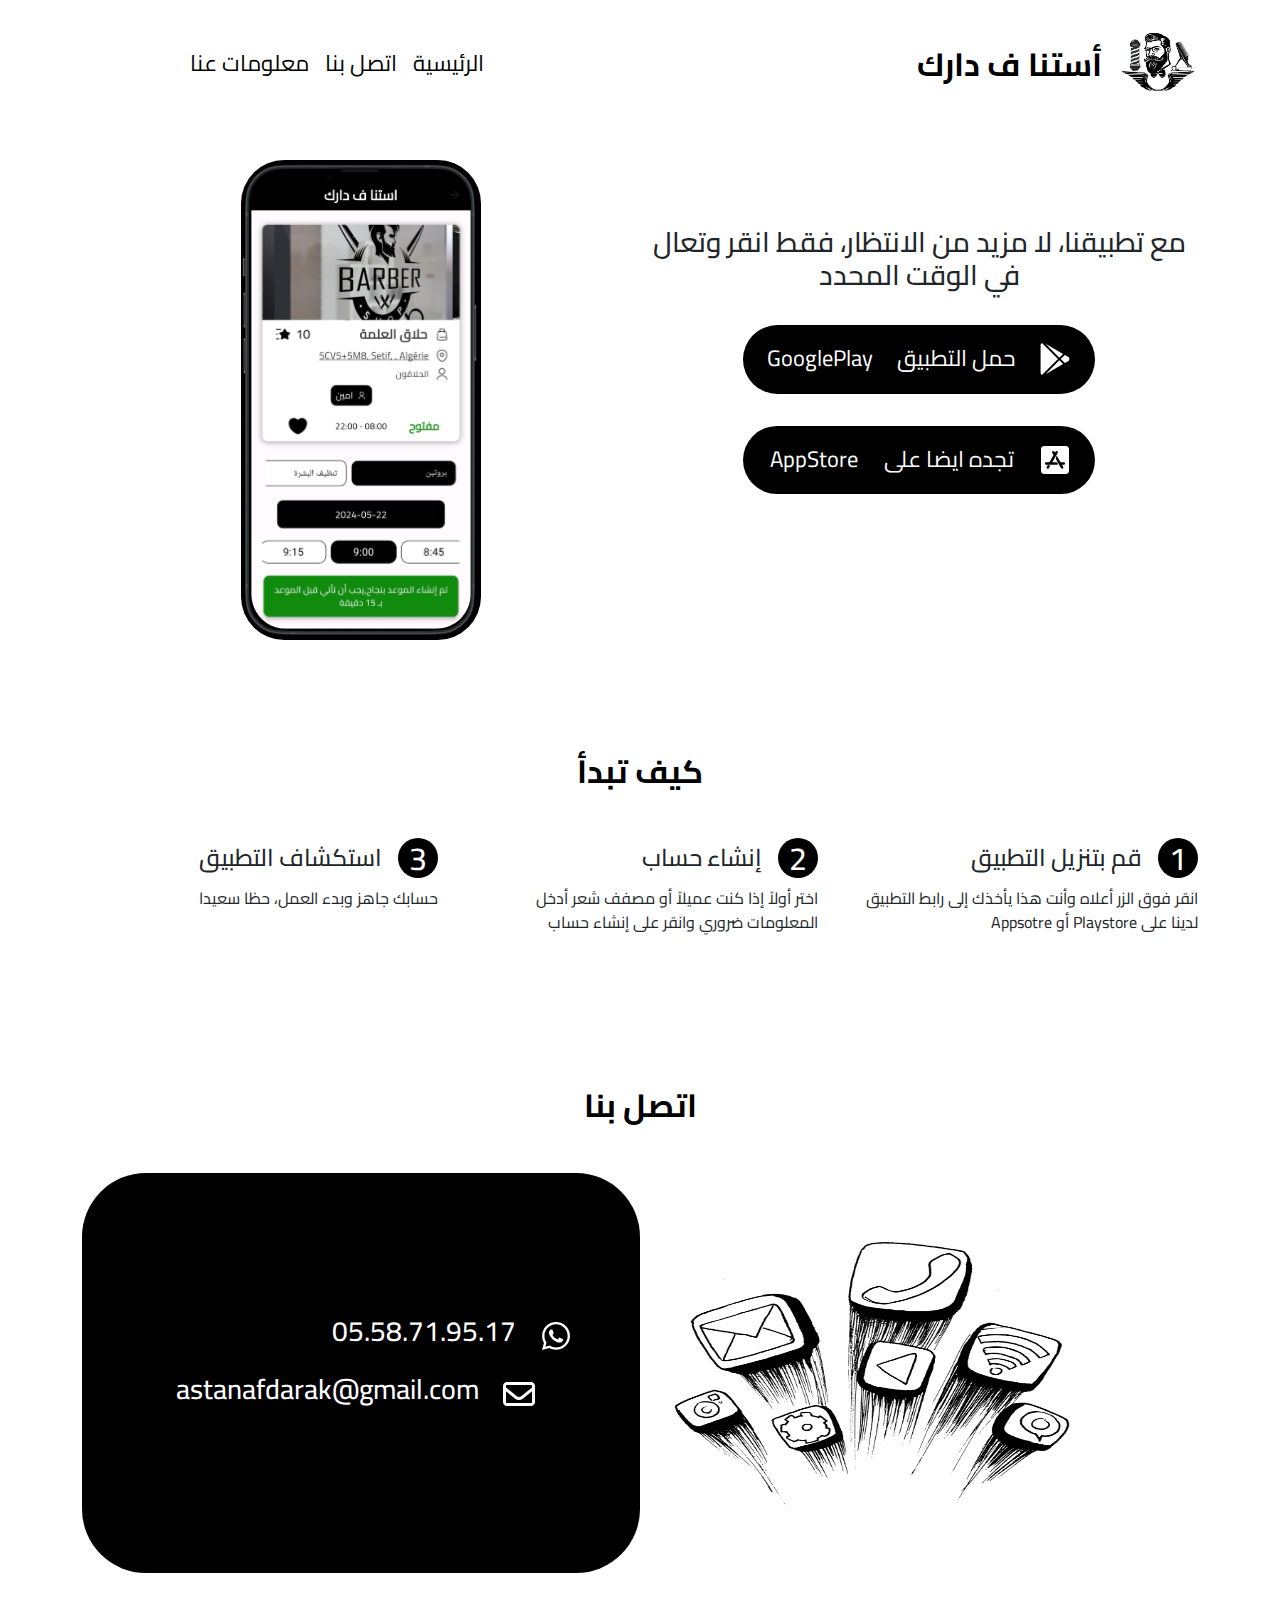
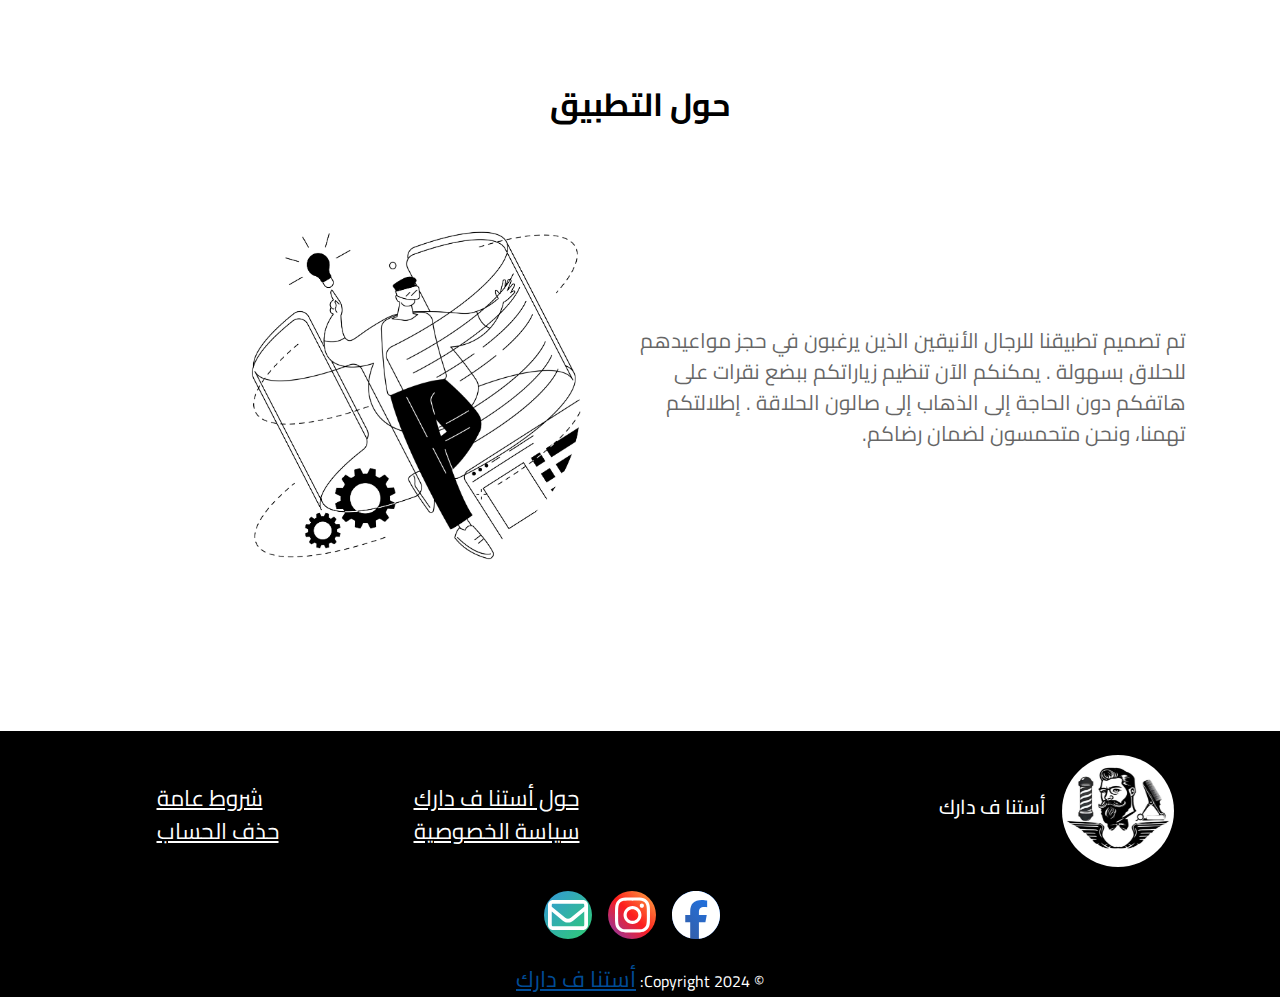
==== index.html @ 675818a4 "website for the app astana" ====
<!DOCTYPE html>
<html lang="ar" dir="rtl">
<head>
    <meta charset="UTF-8">
    <meta name="viewport" content="width=device-width, initial-scale=1.0">
    <title>أستنا ف دارك</title>

    <link rel="stylesheet" href="css/style.css">
    <link rel="stylesheet" href="css/all.min.css">
    <link rel="stylesheet" href="css/bootstrap.min.css">
    <link rel="stylesheet" href="css/bootstrap.min.css.map">
    <link rel="preconnect" href="https://fonts.googleapis.com">
<link rel="preconnect" href="https://fonts.gstatic.com" crossorigin>
<link href="https://fonts.googleapis.com/css2?family=Cairo:wght@200..1000&display=swap" rel="stylesheet">
</head>
<body>
    <nav class="navbar navbar-expand-lg navbar-light">
        <div class="container">
          <div class="logo-container d-flex justify-content-center ">
            <img src="assets/3.png" alt="">
          </div>
          <a class="col-7 col-sm-6 navbar-brand"style="display: flex;justify-content: start;" href="index.html">أستنا ف دارك</a>
          
          <button class="navbar-toggler" type="button" data-bs-toggle="collapse" data-bs-target="#navbarNav" aria-controls="navbarNav" aria-expanded="false" aria-label="Toggle navigation">
            <span class="navbar-toggler-icon"></span>
          </button>
          <div class="container collapse navbar-collapse" id="navbarNav">
            <ul class=" navbar-nav">
              <li class="nav-item">
                <a class="nav-link" aria-current="page" href="index.html">الرئيسية</a>
              </li>
              <li class="nav-item">
                <a class="nav-link" href="#contact">اتصل بنا</a>
              </li>
              <li class="nav-item">
                <a class="nav-link" href="#about-id">معلومات عنا</a>
              </li>
            </ul>
          </div>
          
        </div>
      </nav>
      <div class="container appDownload mb-5 ">
      
        <div class="col-12 col-sm-6 d-flex justify-content-center align-items-center flex-column">
          <div class="title text-center mb-4">
            <h3>
              مع تطبيقنا، لا مزيد من الانتظار، فقط انقر وتعال في الوقت المحدد
            </h3>
          </div>
          <div class="button-container">
            <div class="button d-flex justify-content-spacebetween">
              <i class="fa-brands fa-google-play fa-2x"></i>
              <p >حمل التطبيق </p>
              <p >GooglePlay</p>
           
            </div>
            <div class="button d-flex justify-content-spacebetween">
              <i class="fa-brands fa-app-store-ios fa-2x"></i>
              <p >تجده ايضا على</p>
              <p >AppStore</p>
            </div>
          </div>
            
        </div>
        <div class="phoneImage-container col-12 col-sm-6 d-flex justify-content-center">
            <img src="assets/phone2.svg" alt="">
          </div>
      </div>
      <section class="container how-to-start">
        <h3 class="title2 text-center mb-5 w-100">كيف تبدأ</h3>
        <div class="row instructions-container">
          <div class="col-12 col-sm-4 mb-4">
            <div class="instructions">
              <div class="instructions-part-1">
                <h4 class="numbers text-center ms-3">1</h4>
                <h4>قم بتنزيل التطبيق</h4>
              </div>
              <p>انقر فوق الزر أعلاه وأنت
                هذا يأخذك إلى رابط التطبيق لدينا
                على Playstore أو Appsotre
              </p>
            </div>
          </div>
      
          <div class="col-12 col-sm-4 mb-4">
            <div class="instructions">
              <div class="instructions-part-1">
                <h4 class="numbers text-center ms-3">2</h4>
                <h4>إنشاء حساب</h4>
              </div>
              <p>اختر أولاً إذا كنت عميلاً
                أو مصفف شعر أدخل المعلومات
                ضروري وانقر على إنشاء حساب
              </p>
            </div>
          </div>
      
          <div class="col-12 col-sm-4 mb-4">
            <div class="instructions">
              <div class="instructions-part-1">
                <h4 class="numbers text-center ms-3">3</h4>
                <h4>استكشاف التطبيق</h4>
              </div>
              <p>حسابك جاهز وبدء العمل،
                حظا سعيدا
              </p>
            </div>
          </div>
        </div>
      </section>
      
    <section class="contact-us mb-5" id="contact">
        <h3 class="title text-center">اتصل بنا</h3>
        <div class="container d-flex justify-content-center flex-direction-column flex-sm-direction-row">
          <div class="contact-img col-12 col-sm-6">
            <img src="assets/contact.jpg" alt="">              
          </div>
          <div class="contact-container col-12 col-sm-6 d-flex flex-column justify-content-center">
              <div class="row col-9 d-flex flex-row align-items-center ms-sm-3">
                <i class="fa-brands fa-whatsapp"></i>
                <div class="col-9 col-sm-3">
                  <h3>05.58.71.95.17</h3>
                </div>
              </div>
              <div class="row col-12 col-sm-8 d-flex flex-row align-items-center">
                <i class="fa-regular fa-envelope"></i>
                <div class="col-9 col-sm-3">
                  <h3>astanafdarak@gmail.com</h3>
                </div>
              </div>
          </div>
        </div>
    </section>

      <section class="container about mb-5" id="about-id">
        <h3 class="title text-center mb-5">
          حول التطبيق
        </h3>
        <div class="container d-flex ">
      
          <div class="about-p col-12 col-sm-6">
            <p>تم تصميم تطبيقنا للرجال الأنيقين الذين يرغبون في حجز مواعيدهم للحلاق بسهولة
              . يمكنكم الآن تنظيم زياراتكم ببضع نقرات على هاتفكم دون الحاجة إلى الذهاب إلى صالون الحلاقة
              . إطلالتكم تهمنا، ونحن متحمسون لضمان رضاكم.</p>
          </div>
          <div class="col-12 col-sm-6">
            <img src="assets/about.jpg" alt="">
          </div>
        </div>
      </section>


      <section class="">
        <!-- Footer -->
        <footer class="text-center text-md-start">
          <!-- Grid container -->
          <div class="container p-4">
            <!--Grid row-->
           
            <div class="row">
              <div class="col-lg-6 col-md-12 mb-4 mb-md-0">
                <div class="container d-flex flex-row align-items-center mb-4 justify-content-start">
                  <img class="image ms-3" src="assets/3.png" alt="">
                  <h5 class="text-uppercase ms-3">أستنا ف دارك</h5>
                </div>
              </div>
              <div class="list-container col-lg-3 col-md-6 mb-4 mb-md-0">
            
      
                <ul class="list">
                  <li>
                    
                    <a href="#about-id" >حول أستنا ف دارك</a>
                  </li>
                  <li>
                   
                    <a href="about.html" >سياسة الخصوصية</a>
                  </li>
                
                  </li>
                </ul>
              </div>
              <div class="list-container col-lg-3 col-md-6 mb-4 mb-md-0">
            
      
                <ul class="list">
                
                  <li>
                    <a href="generalConditions.html" >شروط عامة</a>
                  </li>
                  <li>
                    <a href="deleteAccount.html" >حذف الحساب</a>
                  </li>
                </ul>
              </div>
              <!--Grid column-->
             
            </div>
            <div class="icons container d-flex justify-content-center">
              <div class="facebook-container me-3">
                <i class="facebook-icon fa-brands fa-facebook "></i>
              </div>
              <div class="instagram-container me-3">
                <i class="instagram-icon fa-brands fa-instagram "></i>        </div>
              <div class="email-container me-3">
                <i class="email-icon fa-regular fa-envelope "></i>        </div>
            </div>
            <!--Grid row-->
          </div>
          <!-- Grid container -->
      
          <!-- Copyright -->
          <div class="text-center">
            © 2024 Copyright:
            <a class="text-body">أستنا ف دارك</a>
          </div>
          <!-- Copyright -->
        </footer>
        <!-- Footer -->
      </section>





    <script src="js/all.min.js"></script>
    <script src="js/bootstrap.bundle.min.js"></script>
    <script src="js/bootstrap.bundle.min.js.map"></script>
</body>
</html>
---- css/style.css ----
:root {
    --mainColor : #000
}
*{
  font-family: 'cairo', sans-serif;
}
body {
  background-color: white;
}
.navbar .container .navbar-brand{
    color: var(--mainColor);
    font-size: 2rem;
    font-weight: 700;
}
#navbarNav {
  margin-left: 3rem;
}
.navbar-nav li a {
    color: black; /* Default link color */
    position: relative; /* Needed for pseudo-element positioning */
    text-decoration: none;
    font-size: 1.4rem; /* Remove underline */
  }
  .navbar-nav li a:hover {
    color: var(--mainColor);
  
  }
  /* Navbar link underline pseudo-element */
  .navbar-nav li a::after {
    content: ''; /* Required for pseudo-element */
    position: absolute; /* Position relative to the link */
    bottom: 0; /* Align to the bottom of the link */
    left: 0; /* Align to the left edge of the link */
    width: 0; /* Initially, no width */
    height: 2px; /* Height of the underline */
    background-color: var(--mainColor); /* Color of the underline */
    transition: width 0.3s ease; /* Animate the width change */
  }
  .appDownload {
    display: flex;
    justify-content: center;
    flex-direction: row;
  }
  
  a{
    text-decoration: none;
  }
  /* Navbar link hover styles */
  .navbar-nav li a:hover::after {
    width: 100%; /* Expand the width to 100% on hover */
  }
  .logo-container img {
    width: 5rem;
    height: 5rem;
    margin-top: 1rem;
  }
  .button-container {
    display: 
    flex;
    flex-direction: column;
  }
  .button-container .button i {
    color:white;
  }
  .phoneImage-container {
    margin-top: 3rem;
  }
  .phoneImage-container img{
    height: 30rem;
    border-radius: 2rem;
  }
  .button-container .button{
    cursor: pointer;
    -webkit-transition-duration: 0.4s; /* Safari */
    transition-duration: 0.4s;
    display: flex;
    justify-content: space-evenly;
    background-color: var(--mainColor);
    border-radius: 3rem;
    width: 22rem;
    height: 4.3rem;
    align-items: center;
    margin-bottom: 2rem;
  }
  .button-container .button:hover {
    box-shadow: 0 12px 16px 0 rgba(0,0,0,0.24),0 17px 50px 0 rgba(0,0,0,0.19);

  }
  .button-container .button  p , a{
  color: white;
    font-size: 1.4rem;
    margin-top: 1rem;
}
.button-container .button  svg {
  color: white;
}
.title2 {
  color: var(--mainColor);
  font-size: 2rem;
  font-weight: 700;

}
.instructions-container {
  display: flex;
  justify-content: center;

}
.instructions {
  display: flex;
  justify-content: start;
  flex-direction: column;

}
.instructions .instructions-part-1 {
  display: flex;
  align-items: center;
}
.instructions .numbers {
  display: flex;
  justify-content: center;
  align-items: center;
  text-emphasis: center;
  width: 2.5rem;
  height: 2.5rem;
  font-size: 2rem;
  background-color: var(--mainColor);
  border-radius: 50%;
  color: white;
}

/*here starts the Service clientèle design*/
.contact-container  { 
  background-color: black;
  border-radius: 4rem;
  display: flex;
  justify-content: center;
  align-content: center;
  align-items: center;
}
.contact-us .title{
  color: var(--mainColor);
  font-size: 2rem;
  font-weight: 700;
  margin-bottom: 3rem;
}
.contact-us .row svg {
  width: 2rem;
  height: 2rem;
}
.contact-us .contact-container .row{
  color: white;
  border-radius: 3rem;
  margin-bottom: 1rem;
}

.contact-us .contact-img img {
  width: 40rem;
  height: 25rem;
}

section {
  margin-top: 7rem;
}






.about {
  display: flex;
  flex-direction: column;
}
.about .title {
  color: var(--mainColor);
  font-size: 2rem;
  font-weight: 700;
}
.about img {
  width: 28rem;
  height: 28rem;
}
.about .about-p {
  display: flex;
  justify-content: center;
  align-items: center;
  font-size: 1.3rem;
  color: black;
  opacity: 0.6;
}
footer {
  background-color: var(--mainColor);
  color: white;
}
footer img{
  height: 7rem;
  width: 7rem;
  border-radius: 50%;
}
footer li a{
  color: white;
}
footer  ul {
  list-style-type :none;
}
footer  ul a  {
text-decoration: underline;
color: white;
}
footer .list-container {
  display: flex;
  justify-content: center;
  align-items: center;

}
footer .facebook-icon {

  font-size: 3rem;
  border-radius: 50%;
  background: linear-gradient(45deg, #3b5998, #1877f2);
}
footer .instagram-icon{
  font-size: 2.5rem;
}
footer .facebook-container {
  display: flex;
  align-items: center;
  justify-content: center;
  width: 3rem;
  height: 3rem;
  background: linear-gradient(45deg, #3b5998, #1877f2);
  border-radius: 50%;
}
footer .email-icon {
  font-size: 2.5rem;
}
footer .instagram-container {
  display: flex;
  align-items: center;
  justify-content: center;
  width: 3rem;
  height: 3rem;
  background: linear-gradient(45deg, #833ab4, #fd1d1d, #fcb045);
  
border-radius: 50%;
}
footer .email-container {
  display: flex;
  align-items: center;
  justify-content: center;
  width: 3rem;
  height: 3rem;
  border-radius: 50%;
  background: linear-gradient(135deg, #3498db, #2ecc71);
}
footer .text-body {
  color: rgb(1, 76, 151) !important;
}



.condition-title {
  margin-bottom: 20px;
  font-size: 24px;
  font-weight: bold; /* جعل العنوان أكثر وضوحاً */
  color: #333; /* إضافة لون للعنوان */
}
.condition-list {
  list-style-type: decimal; /* إضافة أرقام لعناصر القائمة */
  padding: 0;
  font-size: 18px;
  line-height: 1.6;
}
.condition-list li {
  margin-bottom: 10px;
  padding-left: 20px; /* إضافة مساحة بين النقاط */
  border-bottom: 1px solid #ccc; /* إضافة خط أسفل كل نقطة */
}
.condition-list li:last-child {
  border-bottom: none; /* إزالة الخط الأسفل من النقطة الأخيرة */
}



@media(max-width:768px) {
  .appDownload {
  
    flex-direction: column;
  }
  .instructions-container {
    display: flex;
    justify-content: center;
    flex-direction: column;
  }
  .contact-us .container {
    flex-direction: column;
  }
  .contact-us .contact-img img {
    height: 25rem;
    width:22rem;
  }
  .contact-us .contact-container .row h3{
    font-size: 1.3rem;
  }
  .about .container {
    display: flex;
    justify-content: center;
    flex-direction: column;
  }
  .about img {
    width: 20rem;
    height: 22rem;
  }
  .contact-container{
    padding-top: 1rem;
  padding-bottom: 1rem;
  padding-right: 0.6rem;
  }
  .navbar .container .navbar-brand{
    font-size: 1.6rem;
    font-weight: 700;
    margin: 0;
}
footer img {
  height: 5rem;
  width: 5rem;
}
}
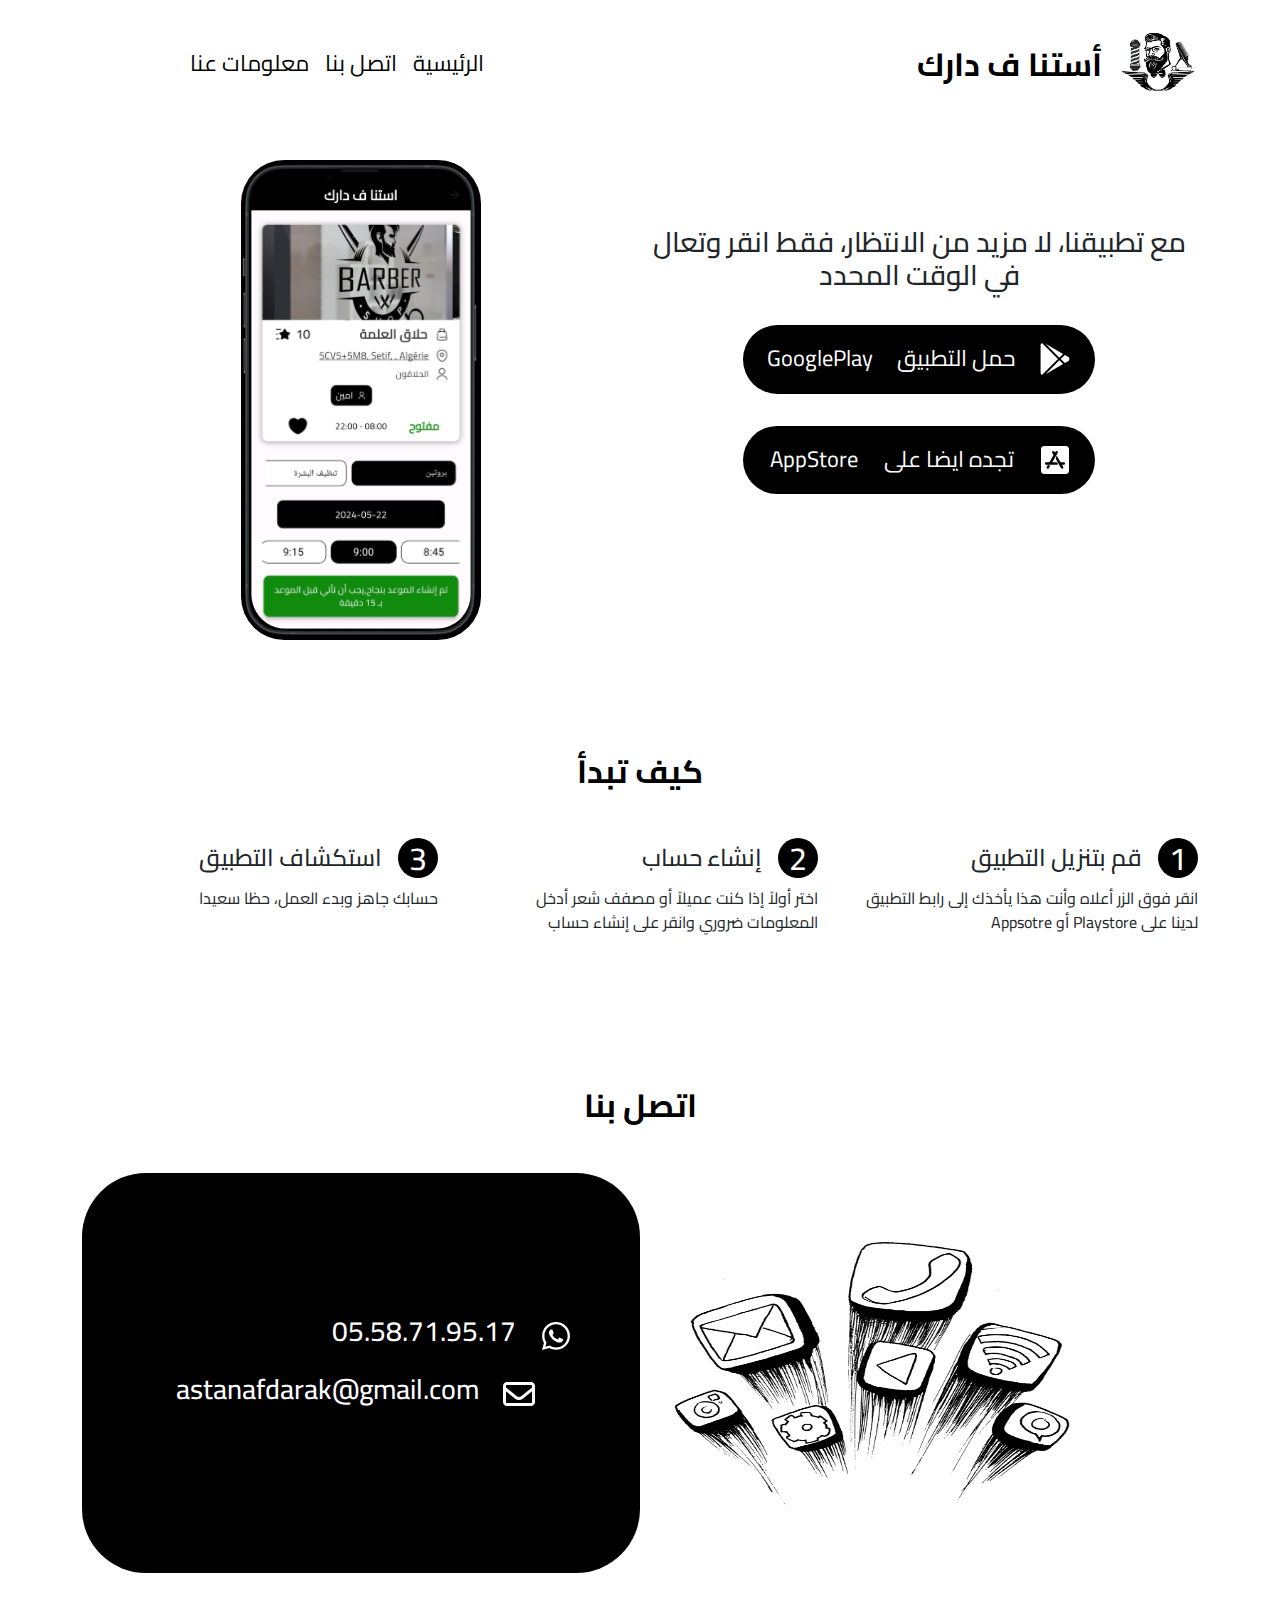
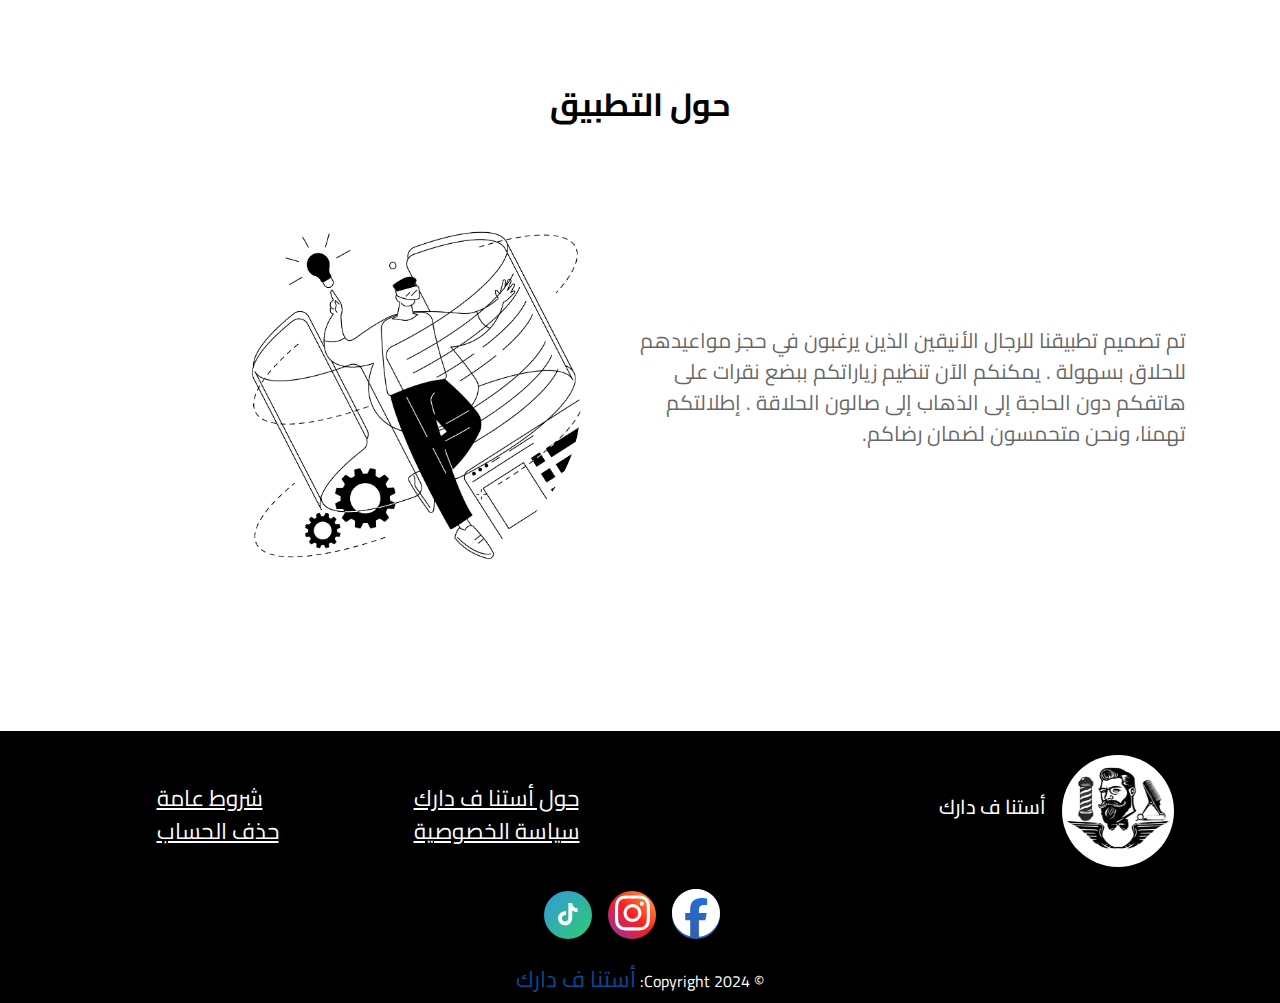
==== commit c3d6a8ec: "astana f darak website" ====
--- a/index.html
+++ b/index.html
@@ -199,12 +199,15 @@
             </div>
             <div class="icons container d-flex justify-content-center">
               <div class="facebook-container me-3">
-                <i class="facebook-icon fa-brands fa-facebook "></i>
+                <a href="https://www.facebook.com/profile.php?id=61560864033672&mibextid=ZbWKwL"><i class="facebook-icon fa-brands fa-facebook "></i></a>
+                
               </div>
               <div class="instagram-container me-3">
-                <i class="instagram-icon fa-brands fa-instagram "></i>        </div>
+                <a href="https://www.instagram.com/astanafdarak?igsh=ZGUzMzM3NWJiOQ=="> <i class="instagram-icon fa-brands fa-instagram "></i> </a>
+                      </div>
               <div class="email-container me-3">
-                <i class="email-icon fa-regular fa-envelope "></i>        </div>
+                <a href="https://www.tiktok.com/@astana.fdarak?_t=8n8YIhfWMnW&_r=1"><i class="fa-brands fa-tiktok"></i>  </a>
+                     </div>
             </div>
             <!--Grid row-->
           </div>
--- a/css/style.css
+++ b/css/style.css
@@ -280,8 +280,14 @@
 .condition-list li:last-child {
   border-bottom: none; /* إزالة الخط الأسفل من النقطة الأخيرة */
 }
-
-
+footer { 
+  height: 17rem;
+}
+footer a {
+  color: white;
+  text-decoration: none;
+  margin: 0;
+}
 
 @media(max-width:768px) {
   .appDownload {
@@ -326,4 +332,7 @@
   height: 5rem;
   width: 5rem;
 }
+footer { 
+  height: 30rem;
+}
 }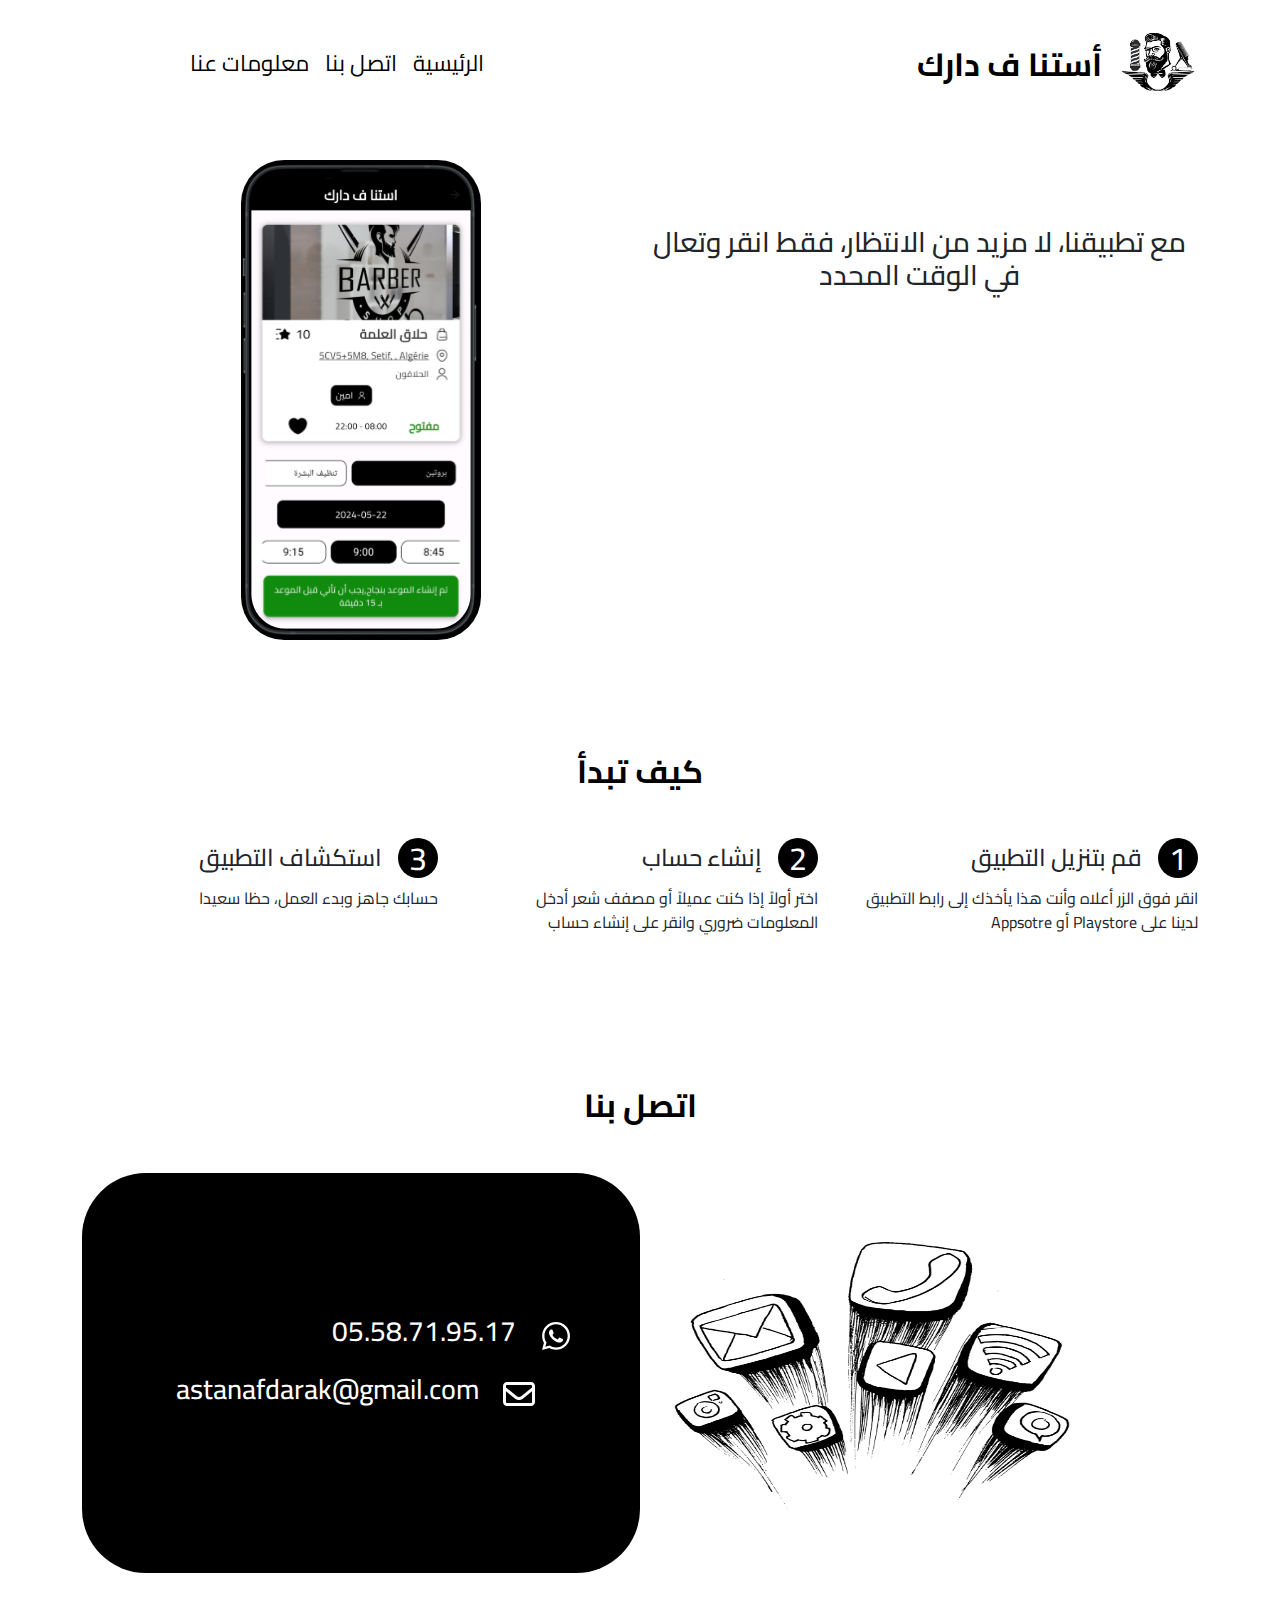
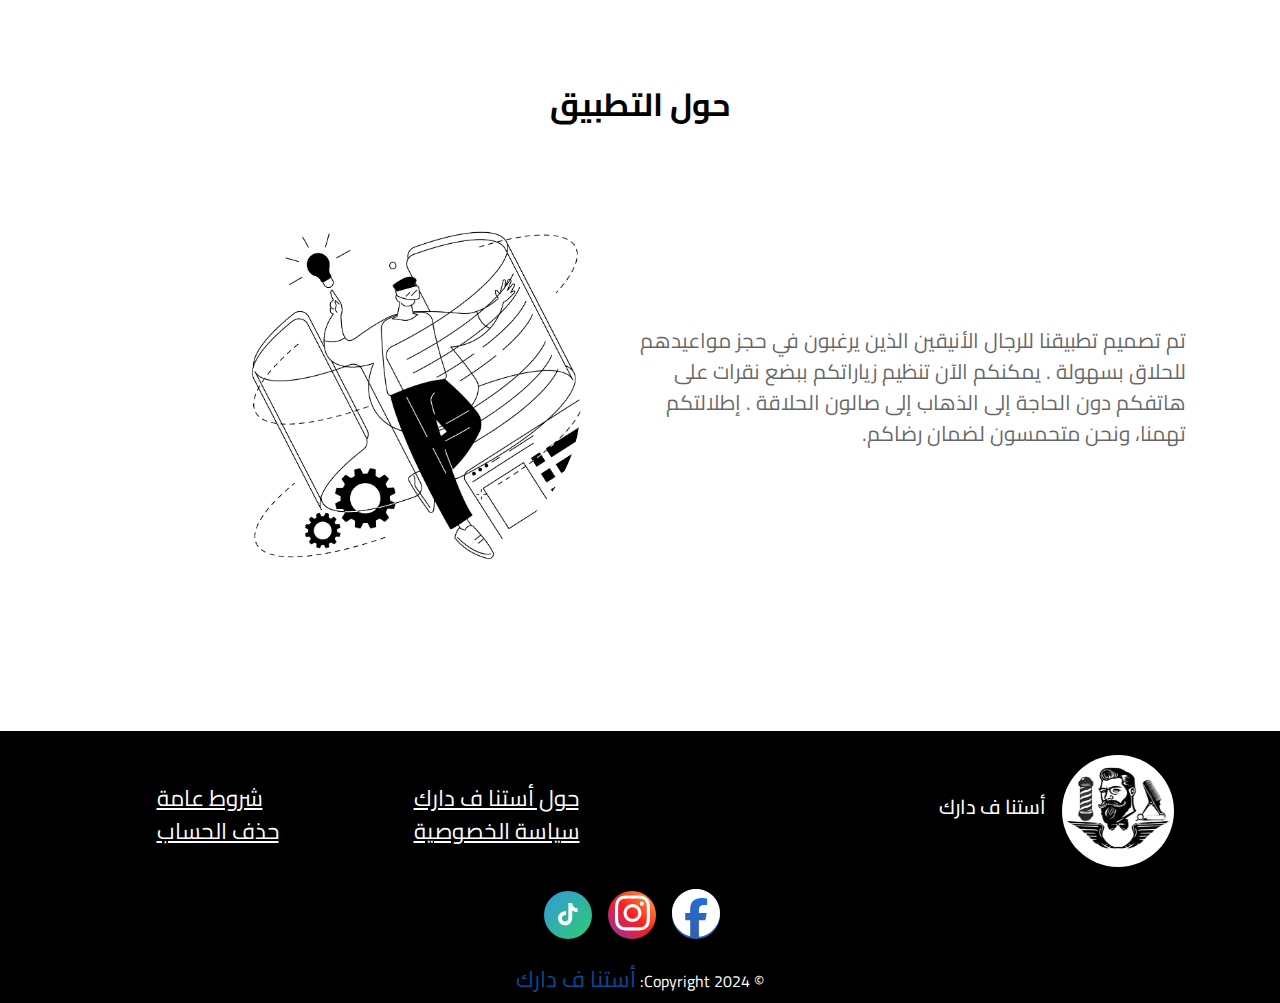
==== commit a9a8309a: "animation add into index" ====
--- a/index.html
+++ b/index.html
@@ -12,6 +12,55 @@
     <link rel="preconnect" href="https://fonts.googleapis.com">
 <link rel="preconnect" href="https://fonts.gstatic.com" crossorigin>
 <link href="https://fonts.googleapis.com/css2?family=Cairo:wght@200..1000&display=swap" rel="stylesheet">
+<style>
+  @keyframes slideInLeft {
+      0% {
+          transform: translateX(-100%);
+          opacity: 0;
+      }
+      100% {
+          transform: translateX(0);
+          opacity: 1;
+      }
+  }
+
+  @keyframes slideInRight {
+      0% {
+          transform: translateX(100%);
+          opacity: 0;
+      }
+      100% {
+          transform: translateX(0);
+          opacity: 1;
+      }
+  }
+
+  /* Apply the animations */
+  .animated-image {
+      animation: slideInLeft 0.5s ease forwards;
+  }
+
+  .animated-text {
+      animation: slideInRight 0.5s ease forwards;
+  }
+
+  .button-container {
+      animation-delay: 0.3s; /* Optional: delay the button animation */
+  }
+
+  .animated-button {
+      opacity: 0; /* Start hidden */
+      animation: slideInRight 0.5s ease forwards;
+  }
+
+  .animated-button:nth-child(1) {
+      animation-delay: 0.5s; /* First button delay */
+  }
+
+  .animated-button:nth-child(2) {
+      animation-delay: 0.6s; /* Second button delay */
+  }
+</style>
 </head>
 <body>
     <nav class="navbar navbar-expand-lg navbar-light">
@@ -40,33 +89,31 @@
           
         </div>
       </nav>
-      <div class="container appDownload mb-5 ">
-      
-        <div class="col-12 col-sm-6 d-flex justify-content-center align-items-center flex-column">
+      <div class="container appDownload mb-5">
+        <div class="col-12 col-sm-6 d-flex justify-content-center align-items-center flex-column animated-text">
           <div class="title text-center mb-4">
             <h3>
               مع تطبيقنا، لا مزيد من الانتظار، فقط انقر وتعال في الوقت المحدد
             </h3>
           </div>
           <div class="button-container">
-            <div class="button d-flex justify-content-spacebetween">
+            <div class="button d-flex justify-content-spacebetween animated-button">
               <i class="fa-brands fa-google-play fa-2x"></i>
-              <p >حمل التطبيق </p>
-              <p >GooglePlay</p>
-           
-            </div>
-            <div class="button d-flex justify-content-spacebetween">
+              <p>حمل التطبيق</p>
+              <p>GooglePlay</p>
+            </div>
+            <div class="button d-flex justify-content-spacebetween animated-button">
               <i class="fa-brands fa-app-store-ios fa-2x"></i>
-              <p >تجده ايضا على</p>
-              <p >AppStore</p>
-            </div>
-          </div>
-            
-        </div>
-        <div class="phoneImage-container col-12 col-sm-6 d-flex justify-content-center">
-            <img src="assets/phone2.svg" alt="">
-          </div>
+              <p>تجده ايضا على</p>
+              <p>AppStore</p>
+            </div>
+          </div>
+        </div>
+        <div class="phoneImage-container col-12 col-sm-6 d-flex justify-content-center animated-image">
+          <img src="assets/phone2.svg" alt="">
+        </div>
       </div>
+      
       <section class="container how-to-start">
         <h3 class="title2 text-center mb-5 w-100">كيف تبدأ</h3>
         <div class="row instructions-container">
--- a/css/style.css
+++ b/css/style.css
@@ -328,6 +328,7 @@
     font-weight: 700;
     margin: 0;
 }
+
 footer img {
   height: 5rem;
   width: 5rem;
